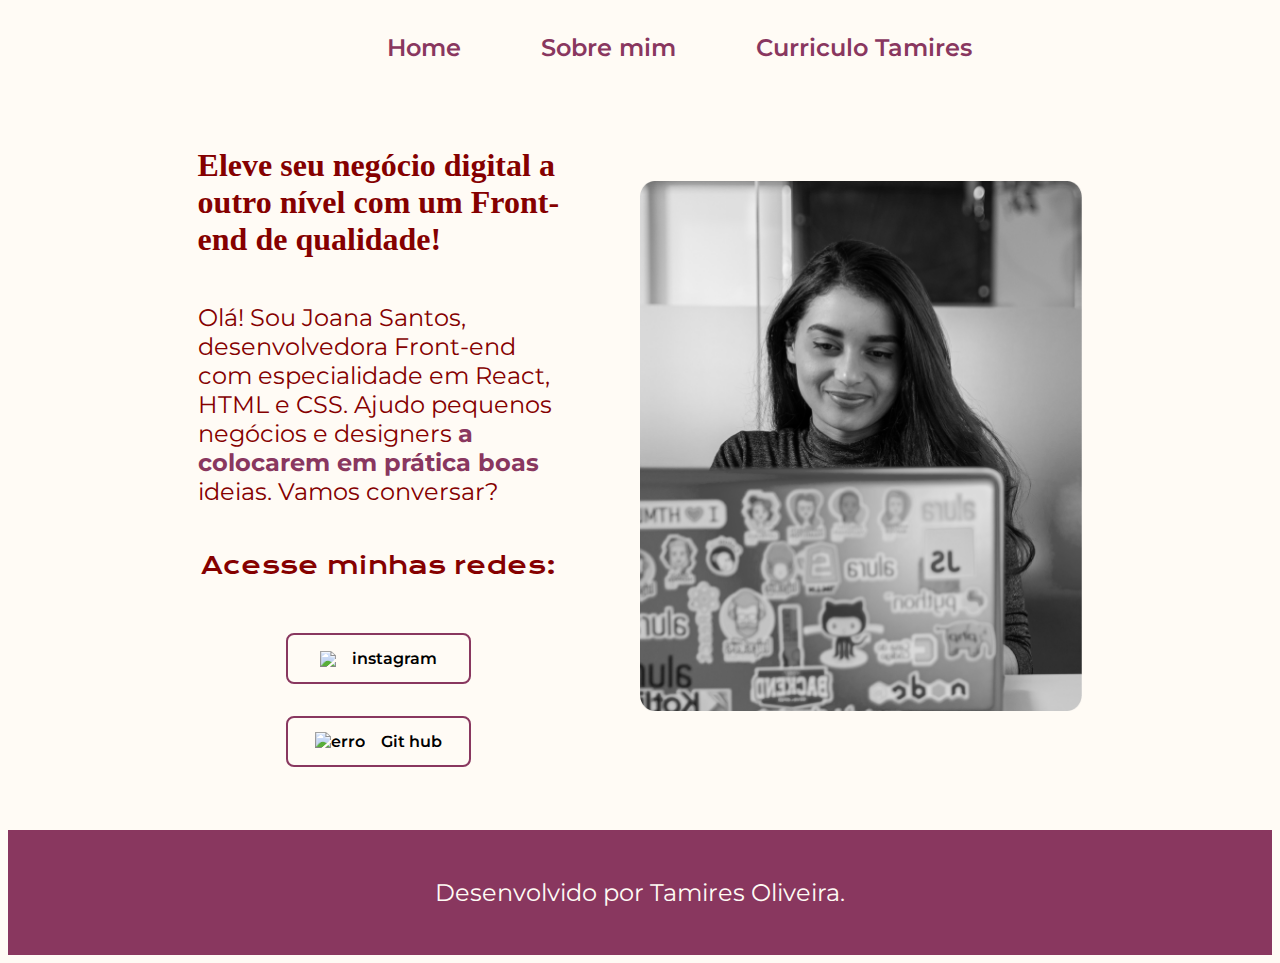
==== index.html @ 490e0896 "Add files via upload" ====
<!DOCTYPE html>
<html lang="pt-br">
<head>
    <meta charset="UTF-8">
    <meta http-equiv="X-UA-Compatible" content="IE=edge">
    <meta name="viewport" content="width=device-width, initial-scale=1.0">
    <title>Portifólio</title>
    <link rel="stylesheet" href="styles.css">
</head>
<body>
    <header class="cabecalho"> 
        <nav class="cabecalho__menu">
            <a class="cabecalho__menu__topico" href="index.html">
                Home
            </a>
            <a class="cabecalho__menu__topico" href="about.html"> 
                Sobre mim
            </a>
            <a class="cabecalho__menu__topico" href="curriculo.html">
                Curriculo Tamires
            </a>
        </nav>
    </header>
        <main class="apresentacao">
            <section class="apresentacao__conteudo">
                <h1 class="apresentacao__conteudo--titulo">
                    Eleve seu negócio digital a outro nível <strong class="titulo-destaque">com um Front-end de qualidade!</strong>
                </h1>
                <p class="apresentacao__conteudo__texto"> 
                    Olá! Sou Joana Santos, desenvolvedora Front-end com especialidade em React, HTML e CSS. 
                    Ajudo pequenos negócios e designers <strong>a colocarem em prática boas </strong>ideias. Vamos conversar?
                </p>
                <div class="apresentacao__links">
                    <h2 class="apresentacao__links__subtitulo">
                        Acesse minhas redes:
                    </h2>
                    <a class="apresentacao__links__link"; href="https://instagram.com/tamigoncalvess"> 
                        <img src="./asset/instagram.png">
                        instagram
                    </a>
                    <a class="apresentacao__links__link"; href="https://instagram.com/weventura"> 
                        <img src="./asset/github.png" alt="erro">
                        Git hub
                    </a>
                </div>
            </section>
            <img class= "apresentacao__image"; src="Rectangle 47.png" alt="joana santos">
        </main>
        <footer class="rodape">
            <p>Desenvolvido por Tamires Oliveira.</p>
        </footer>
</body>
</html>
---- styles.css ----
@import url('https://fonts.googleapis.com/css2?family=Krona+One&family=Montserrat:wght@400;600&display=swap');

:root {
    --cor-primaria: #FFFBF5;
    --cor-secundaria: #850000;
    --cor-terciaria: #89375F;
    --cor-hover: #BACDDB;
    --cor-textohove:#7C96AB;

}

body {
    box-sizing: border-box;
    background-color: var(--cor-primaria);
    color: var(--cor-secundaria);
}

.cabecalho {
    padding: 2% 0% 0% 30%;
}

.cabecalho__menu{
    display: flex;
    gap: 80px;
}

.cabecalho__menu__topico {
    font-size: 1.5rem;
    font-family: 'Montserrat', sans-serif;
    font-weight: 600;
    color: var(--cor-terciaria);
    text-decoration: none;

}


.titulo-destaque {
    color: var(--cor-secundaria);
}

strong {
    color: var(--cor-terciaria);
}

.apresentacao {
    display: flex;
    align-items: center;
    justify-content: space-between;
    padding: 5% 15%;
    color: var(--cor-secundaria);
    
}

.apresentacao__conteudo {
    width: 50%;
    display: flex;
    flex-direction: column;
    gap: 0px;
    margin-right: 80px;
}

.apresentacao__conteudo__titulo {
    font-size: 2.25rem;
    font-family: 'Krona One', sans-serif;
}

.apresentacao__conteudo__texto {
    font-size: 1.5rem;
    font-family: 'Montserrat', sans-serif;

}

.apresentacao__links {
    display: flex;
    justify-content: space-between;
    flex-direction: column;
    align-items: center;
    gap: 32px;
}

.apresentacao__links__subtitulo{
    font-family: 'Krona One', sans-serif;
    font-weight: 400;
    font-size: 1.5rem;
}

.apresentacao__links__link {
    display: flex;
    justify-content: center;
    align-items: center;
    gap: 16px;
    border: 2px solid var(--cor-terciaria);
    width: 50%;
    text-align: center;
    padding: 14px 0;
    font-family: 'Montserrat', sans-serif;
    color: black;
    border-radius: 8px;
    text-decoration: none;
    font-weight: 600;

}

.apresentacao__links__link:hover {
    color: var(--cor-textohove);
    background-color: var(--cor-hover);
    padding: 3%;
}

.apresentacao__conteudo__texto:hover{
    color: var(--cor-textohove);
}

.rodape {
    color: var(--cor-primaria);
    background-color: var(--cor-terciaria);
    padding: 24px;
    text-align: center;
    font-family: 'Montserrat', sans-serif;
    font-weight: 400;
    font-size: 1.5rem;
}

.apresentacao__image {
    width: 50%;
    height: 530px;
}

@media (max-width:1200px) {
    .cabecalho {
        padding: 6%;
    }

    .cabecalho__menu{
        justify-content: center;
    }

    .apresentacao {
        flex-direction: column-reverse;
    }

    .apresentacao__conteudo {
        width: auto;
    }

}
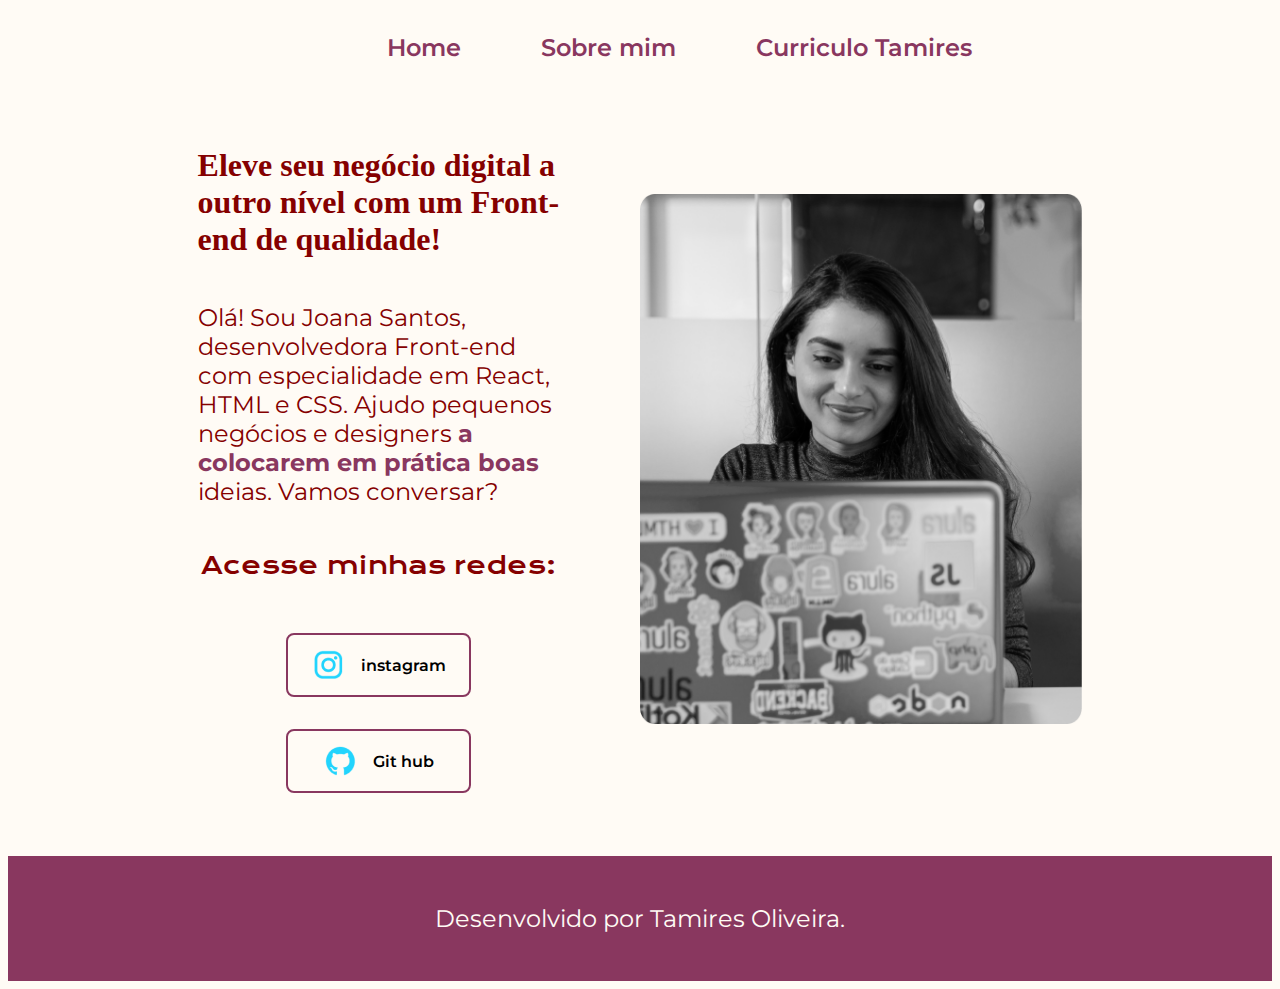
==== commit 80dfb0f1: "alteracoes 1" ====
--- a/index.html
+++ b/index.html
@@ -38,7 +38,7 @@
                         <img src="./asset/instagram.png">
                         instagram
                     </a>
-                    <a class="apresentacao__links__link"; href="https://instagram.com/weventura"> 
+                    <a class="apresentacao__links__link"; href="https://github.dev/tamiresoliveiragon"> 
                         <img src="./asset/github.png" alt="erro">
                         Git hub
                     </a>
